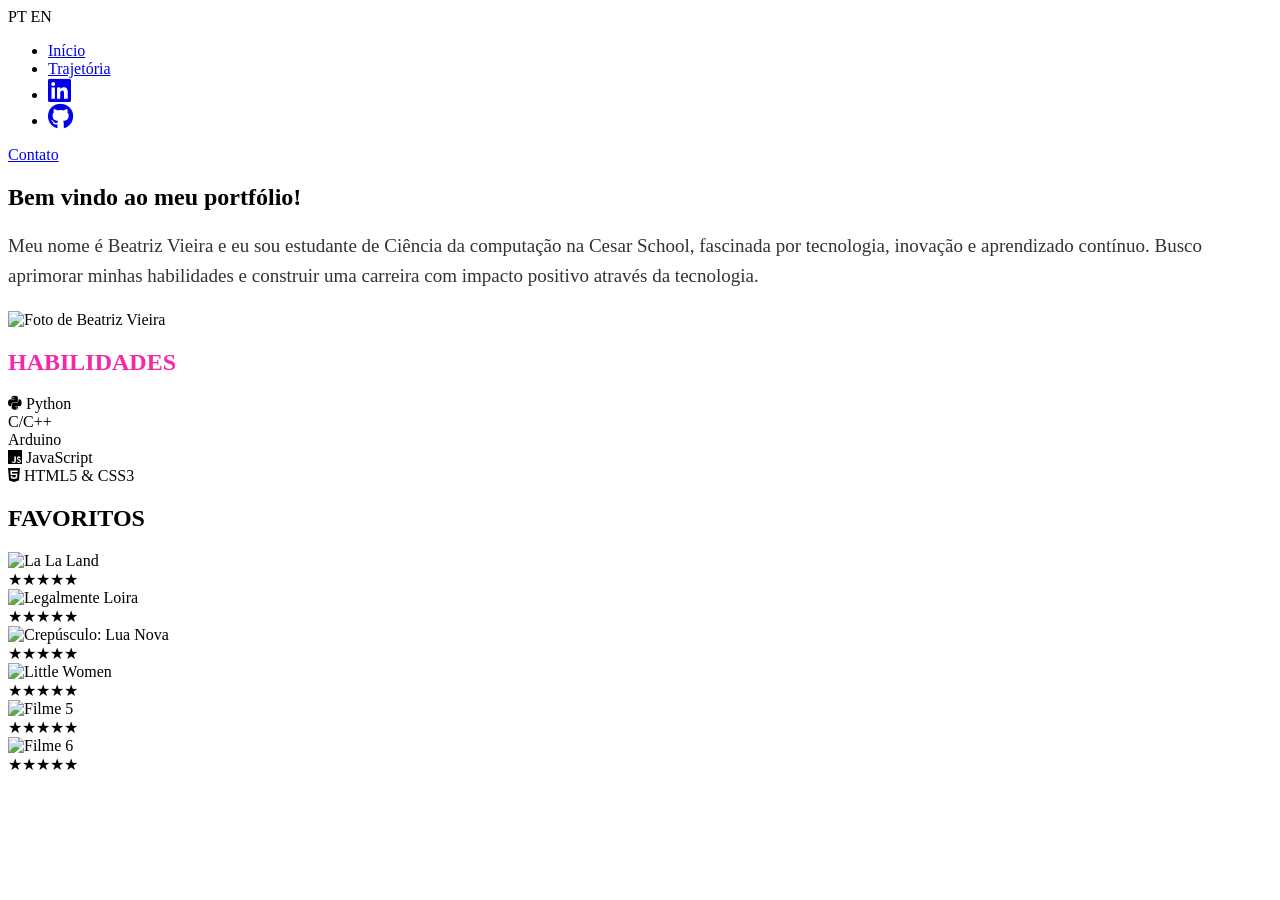
==== index.html @ 565f5991 "Create index.html" ====
<!DOCTYPE html>
<html lang="pt-br">
<head>
    <meta charset="UTF-8">
    <meta name="viewport" content="width=device-width, initial-scale=1.0">
    <link rel="stylesheet" href="style.css">
    
    <link rel="preconnect" href="https://fonts.googleapis.com">
    <link rel="preconnect" href="https://fonts.gstatic.com" crossorigin>
    <link href="https://fonts.googleapis.com/css2?family=Poppins:ital,wght@0,100;0,200;0,300;0,400;0,500;0,600;1,100;1,200;1,300;1,400;1,500;1,600&display=swap" rel="stylesheet">
    
    <link rel="stylesheet" href="https://cdnjs.cloudflare.com/ajax/libs/font-awesome/6.4.0/css/all.min.css">
    
    <title>Beatriz Vieira</title>
</head>
<body>
    <header>
        <div class="interface">
            
            <div class="toggle-container">
                <span class="idioma-texto ativo">PT</span>
                <a href="index-en.html" class="toggle-switch">
                    <span class="toggle-circle"></span>
                </a>
                <span class="idioma-texto">EN</span>
            </div>

            <nav class="menu-desktop">
                <ul>
                    <li><a href="index.html">Início</a></li>
                    <li><a href="trajetoria.html">Trajetória</a></li>
                    <li><a href="https://www.linkedin.com/in/bvot" target="_blank" title="LinkedIn"><i class="fa-brands fa-linkedin" style="font-size: 26px;"></i></a></li>
                    <li><a href="https://github.com/biavieiraa" target="_blank" title="GitHub"><i class="fa-brands fa-github" style="font-size: 26px;"></i></a></li>
                </ul>
            </nav>

            <div class="contato-bia">
                <a href="mailto:bvot@cesar.school" class="botao-contato">Contato</a>
            </div>

        </div>
    </header>

    <main>
        <section class="topo-do-site escondido">
            <div class="interface">
                <div class="flex">
                    <div class="txt-topo-site">
                        <h1>Bem vindo ao meu portfólio!<span></span></h1>
                        <p style="font-size: 19px; line-height: 1.6; color: #333;">Meu nome é Beatriz Vieira e eu sou estudante de Ciência da computação na Cesar School, fascinada por tecnologia, inovação e aprendizado contínuo. Busco aprimorar minhas habilidades e construir uma carreira com impacto positivo através da tecnologia.</p>
                    </div>

                    <div class="img-topo-site">
                        <img src="images/triz.jpg" alt="Foto de Beatriz Vieira" width="500">
                    </div>
                </div>
            </div>
        </section>

        <section class="secao-habilidades escondido">
            <div class="interface">
                <h2 class="titulo-favoritos" style="color: rgb(245, 41, 167); font-size: 24px;">HABILIDADES</h2>
                
                <div class="grid-habilidades">
                    <div class="hab-badge"><i class="fa-brands fa-python"></i> Python</div>
                    <div class="hab-badge">C/C++</div>
                    <div class="hab-badge">Arduino</div>
                    <div class="hab-badge"><i class="fa-brands fa-js"></i> JavaScript</div>
                    <div class="hab-badge"><i class="fa-brands fa-html5"></i> HTML5 & CSS3</div>
                </div>
            </div>
        </section>

        <section class="secao-letterboxd escondido">
            <div class="interface">
                <h2 class="titulo-favoritos">FAVORITOS</h2>
                
                <div class="grid-favoritos">
                    <div class="item-filme">
                        <div class="poster">
                            <img src="images/lalaland.jpg" alt="La La Land">
                        </div>
                        <div class="estrelas-filme">★★★★★</div>
                    </div>

                    <div class="item-filme">
                        <div class="poster">
                            <img src="images/legallyblonde.jpg" alt="Legalmente Loira">
                        </div>
                        <div class="estrelas-filme">★★★★★</div>
                    </div>

                    <div class="item-filme">
                        <div class="poster">
                            <img src="images/twilight.jpg" alt="Crepúsculo: Lua Nova">
                        </div>
                        <div class="estrelas-filme">★★★★★</div>
                    </div>

                    <div class="item-filme">
                        <div class="poster">
                            <img src="images/littlewomen.jpg" alt="Little Women">
                        </div>
                        <div class="estrelas-filme">★★★★★</div>
                    </div>

                    <div class="item-filme">
                        <div class="poster">
                            <img src="images/filme5.jpg" alt="Filme 5">
                        </div>
                        <div class="estrelas-filme">★★★★★</div>
                    </div>

                    <div class="item-filme">
                        <div class="poster">
                            <img src="images/filme6.jpg" alt="Filme 6">
                        </div>
                        <div class="estrelas-filme">★★★★★</div>
                    </div>
                </div>
            </div>
        </section>
    </main>

    <script>
        const observer = new IntersectionObserver((entries) => {
            entries.forEach((entry) => {
                if (entry.isIntersecting) {
                    entry.target.classList.add('mostrar');
                }
            });
        });
        const elementosOcultos = document.querySelectorAll('.escondido');
        elementosOcultos.forEach((el) => observer.observe(el));
    </script>
</body>
</html>
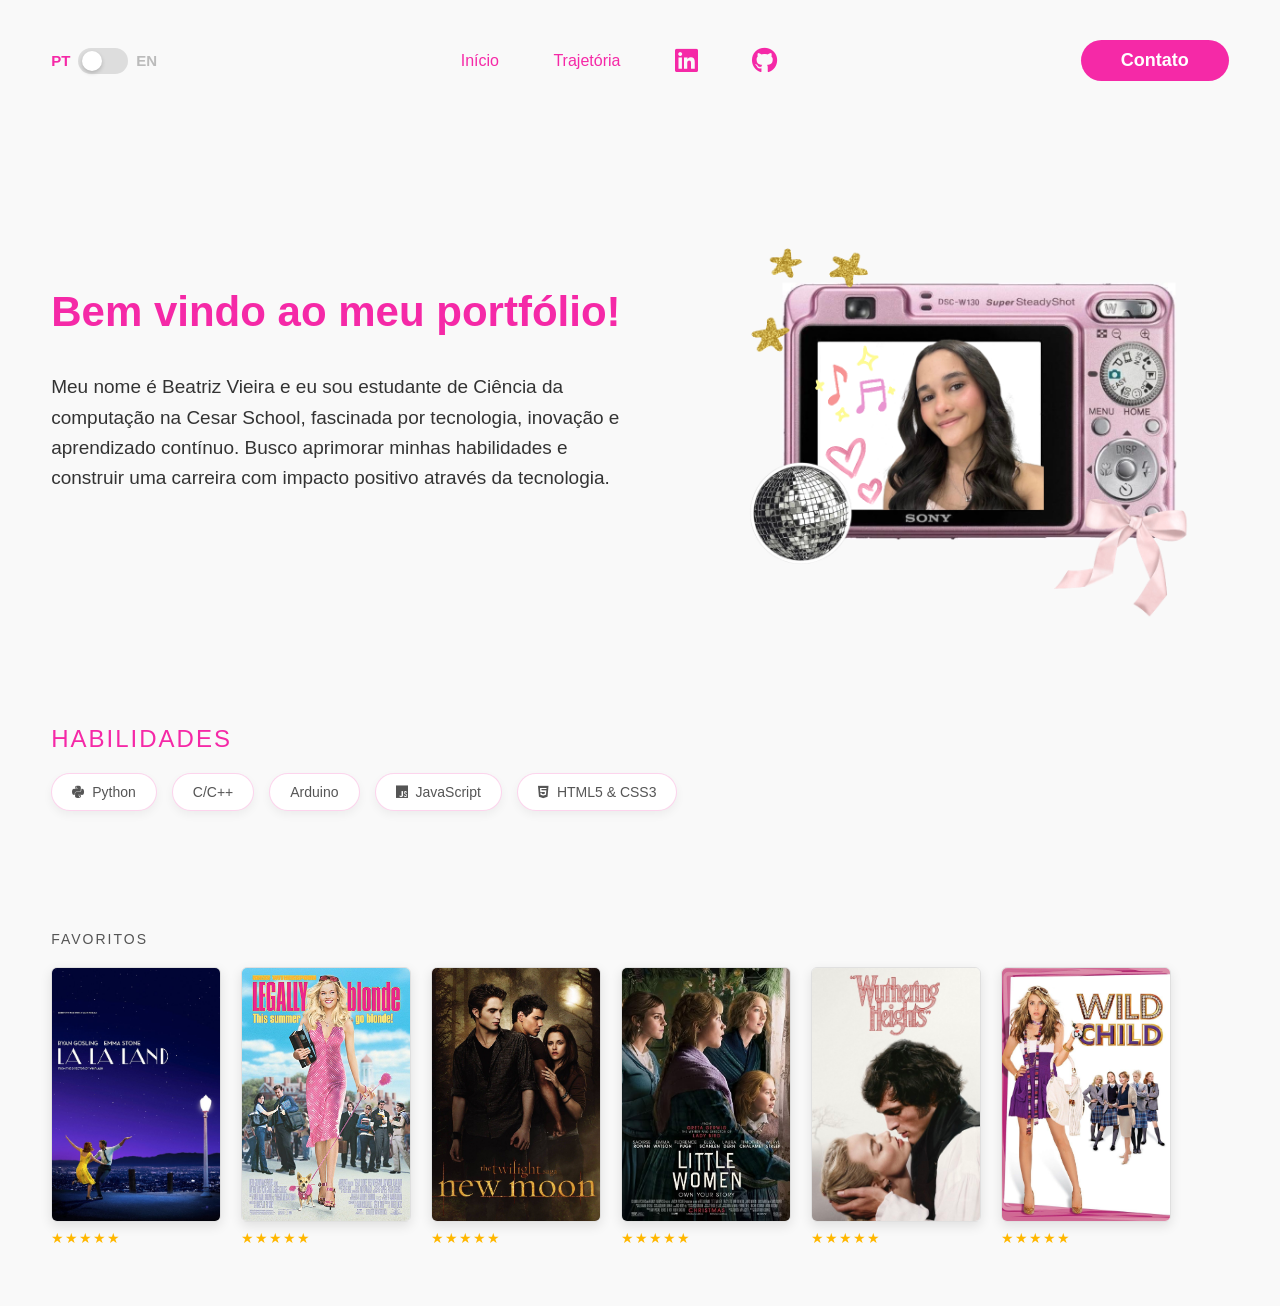
==== commit 265627c8: "Atualizando trajetoria e projetos" ====
--- a/index.html
+++ b/index.html
@@ -134,4 +134,4 @@
         elementosOcultos.forEach((el) => observer.observe(el));
     </script>
 </body>
-</html>
+</html>
--- a/style.css
+++ b/style.css
@@ -0,0 +1,349 @@
+
+*{
+    margin: 0;
+    padding: 0;
+    box-sizing: border-box;
+    font-family: "Poppins", sans-serif;
+}
+
+body{
+    background-color: rgb(249, 249, 249);
+    min-height: 100vh;
+}
+
+.interface{
+    max-width: 1280px;
+    margin: 0 auto;
+    padding: 0 4%;
+}
+
+.flex{
+    display: flex;
+}
+
+header{
+    padding: 40px 0;
+}
+
+header > .interface{
+    display: flex;
+    align-items: center;
+    justify-content: space-between;
+}
+
+header a{
+    color: rgb(245, 41, 167);
+    text-decoration: none;
+    display: inline-block;
+    transition: .2s;
+}
+
+header a:hover{
+    color: palevioletred;
+    transform: scale(1.05);
+}
+
+header nav ul{
+    list-style-type: none;
+}
+
+header nav ul li{
+    display: inline-block;
+    padding: 0 25px;
+    vertical-align: middle;
+}
+
+.toggle-container {
+    display: flex;
+    align-items: center;
+    gap: 8px; 
+}
+
+.idioma-texto {
+    font-size: 15px;
+    font-weight: 700;
+    color: #bbbbbb;
+    transition: 0.3s ease;
+}
+
+.idioma-texto.ativo {
+    color: rgb(245, 41, 167); 
+}
+
+.toggle-switch {
+    width: 50px;
+    height: 26px;
+    background-color: #dddddd;
+    border-radius: 20px;
+    position: relative;
+    display: block;
+    transition: background-color 0.3s ease;
+    text-decoration: none;
+    cursor: pointer;
+}
+
+.toggle-switch:hover {
+    background-color: #cccccc;
+}
+
+.toggle-circle {
+    width: 20px;
+    height: 20px;
+    background-color: #ffffff;
+    border-radius: 50%;
+    position: absolute;
+    top: 3px;
+    left: 4px; 
+    transition: left 0.3s ease;
+    box-shadow: 0 2px 4px rgba(0, 0, 0, 0.2);
+}
+
+.toggle-switch.active-en {
+    background-color: rgb(245, 41, 167); 
+}
+
+.toggle-switch.active-en .toggle-circle {
+    left: 26px; 
+}
+
+
+.contato-bia a {
+    display: inline-block;
+    text-decoration: none;
+    padding: 10px 40px;
+    font-size: 18px;
+    font-weight: 600;
+    background-color: rgb(245, 41, 167);
+    color: rgb(255, 255, 255);
+    border: 0px;
+    border-radius: 30px;
+    cursor: pointer;
+    transition: .2s;
+    text-align: center;
+    line-height: normal;
+}
+
+.contato-bia a:hover {
+    box-shadow: 0px 0px 8px rgb(245, 41, 167);
+    transform: scale(1.05);
+    color: rgb(255, 255, 255) !important;
+}
+
+
+section.topo-do-site{
+    padding: 40px 0;
+}
+
+section.topo-do-site .flex{
+    align-items: center;
+    justify-content: center;
+    gap: 90px;
+}
+
+.topo-do-site h1{
+    color: rgb(245, 41, 167);
+    font-size: 42px;
+    line-height: 40px;
+}
+
+.topo-do-site .txt-topo-site p{
+    color: rgb(0, 0, 0);
+    margin: 40px 0;
+}
+
+.topo-do-site .img-topo-site img{
+    position: relative;
+    animation: flutuar 2s ease-in-out infinite alternate;
+}
+
+@keyframes flutuar{
+    0%{ top: 0; }
+    100%{ top: 20px; }
+}
+
+.secao-habilidades {
+    padding: 20px 0 60px 0;
+}
+
+.grid-habilidades {
+    display: flex;
+    flex-wrap: wrap;
+    gap: 15px;
+}
+
+.hab-badge {
+    background-color: #ffffff;
+    color: #555555;
+    padding: 10px 20px;
+    border-radius: 30px; 
+    font-size: 14px;
+    font-weight: 500;
+    box-shadow: 0 4px 10px rgba(0, 0, 0, 0.05);
+    border: 1px solid rgba(245, 41, 167, 0.2); 
+    transition: 0.3s;
+    cursor: default;
+    display: flex;
+    align-items: center;
+    gap: 8px; 
+}
+
+.hab-badge:hover {
+    background-color: rgb(245, 41, 167);
+    color: white;
+    transform: translateY(-3px);
+    box-shadow: 0 6px 15px rgba(245, 41, 167, 0.3);
+}
+
+
+.secao-letterboxd {
+    background-color: rgb(249, 249, 249);
+    padding: 60px 0;
+}
+
+.titulo-favoritos {
+    color: #555555;
+    font-size: 14px;
+    letter-spacing: 2px;
+    margin-bottom: 20px;
+    font-weight: 500;
+}
+
+.grid-favoritos {
+    display: flex;
+    gap: 20px; 
+    flex-wrap: wrap; 
+}
+
+.item-filme {
+    display: flex;
+    flex-direction: column;
+    align-items: flex-start;
+    width: 100%;
+    max-width: 170px; 
+}
+
+.poster {
+    width: 100%;
+    aspect-ratio: 2 / 3;
+    border-radius: 6px;
+    overflow: hidden;
+    box-shadow: 0 4px 12px rgba(0, 0, 0, 0.1); 
+    border: 1px solid rgba(0, 0, 0, 0.1);
+    margin-bottom: 8px;
+    transition: transform 0.2s ease, box-shadow 0.2s ease;
+    cursor: pointer;
+}
+
+.poster:hover {
+    transform: translateY(-4px);
+    box-shadow: 0 8px 18px rgba(0, 0, 0, 0.15);
+}
+
+.poster img {
+    width: 100%;
+    height: 100%;
+    object-fit: cover;
+}
+
+
+.estrelas-filme {
+    color: #ffb700;
+    font-size: 14px;
+    letter-spacing: 1px;
+    animation: brilhar 1.5s infinite alternate ease-in-out;
+}
+
+@keyframes brilhar {
+    0% {
+        text-shadow: 0 0 2px rgba(255, 183, 0, 0.2);
+        color: #ffb700;
+    }
+    100% {
+        text-shadow: 0 0 10px rgba(255, 183, 0, 0.9), 0 0 18px rgba(255, 183, 0, 0.6);
+        color: #ffd043; 
+        transform: scale(1.02); 
+    }
+}
+
+.grid-projetos-fotos {
+    display: flex;
+    flex-direction: row; 
+    gap: 30px;
+    margin-bottom: 60px;
+    align-items: flex-start;
+}
+
+.grid-projetos-fotos > div {
+    flex: 1; 
+}
+
+.img-projeto {
+    width: 100%; 
+    border-radius: 12px;
+    box-shadow: 0 4px 15px rgba(0,0,0,0.1);
+}
+
+
+.escondido {
+    opacity: 0;
+    transform: translateY(40px); 
+    transition: opacity 0.8s ease-out, transform 0.8s ease-out;
+}
+
+.mostrar {
+    opacity: 1;
+    transform: translateY(0); 
+}
+
+
+@media (max-width: 768px) {
+    .interface {
+        padding: 0 6%;
+    }
+
+    header > .interface {
+        flex-direction: column;
+        gap: 20px;
+        text-align: center;
+    }
+    
+    header nav ul {
+        display: flex;
+        flex-wrap: wrap;
+        justify-content: center;
+        gap: 15px;
+    }
+
+    header nav ul li {
+        padding: 0; 
+    }
+
+    section.topo-do-site .flex {
+        flex-direction: column;
+        gap: 40px;
+        text-align: center;
+    }
+
+    .topo-do-site .img-topo-site img {
+        width: 100%;
+        max-width: 300px;
+    }
+
+    .grid-projetos-fotos {
+        flex-direction: column; 
+    }
+    
+    .img-projeto {
+        max-width: 500px;
+        margin: 0 auto;
+        display: block;
+    }
+
+    .grid-favoritos {
+        justify-content: center;
+    }
+    
+    .item-filme {
+        max-width: 140px; 
+    }
+}
